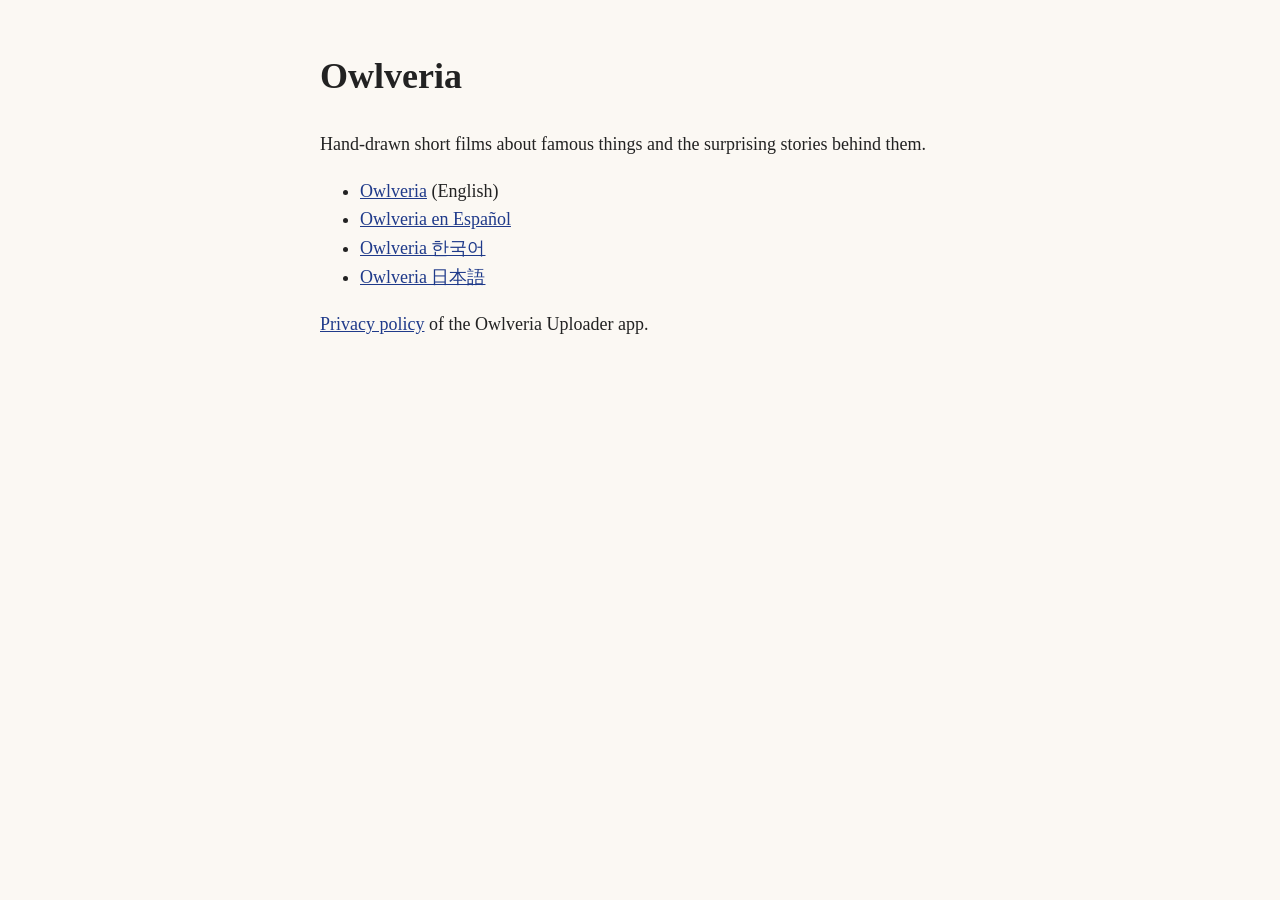
==== index.html @ 3a039dd0 "Owlveria homepage and Owlveria Uploader privacy policy Co-Authored-By: Claude Opus 5.5 <noreply@anth" ====
<!doctype html>
<html lang="en">
<head>
<meta charset="utf-8">
<meta name="viewport" content="width=device-width, initial-scale=1">
<title>Owlveria</title>
<style>
  body { font: 18px/1.6 Georgia, serif; max-width: 640px; margin: 48px auto; padding: 0 16px; color: #222; background: #fbf8f3; }
  a { color: #1f3a8a; }
</style>
</head>
<body>
<h1>Owlveria</h1>
<p>Hand-drawn short films about famous things and the surprising stories behind them.</p>
<ul>
  <li><a href="https://www.youtube.com/@Owlveria">Owlveria</a> (English)</li>
  <li><a href="https://www.youtube.com/@OwlveriaES">Owlveria en Español</a></li>
  <li><a href="https://www.youtube.com/@OwlveriaKR">Owlveria 한국어</a></li>
  <li><a href="https://www.youtube.com/@OwlveriaJP">Owlveria 日本語</a></li>
</ul>
<p><a href="privacy.html">Privacy policy</a> of the Owlveria Uploader app.</p>
</body>
</html>
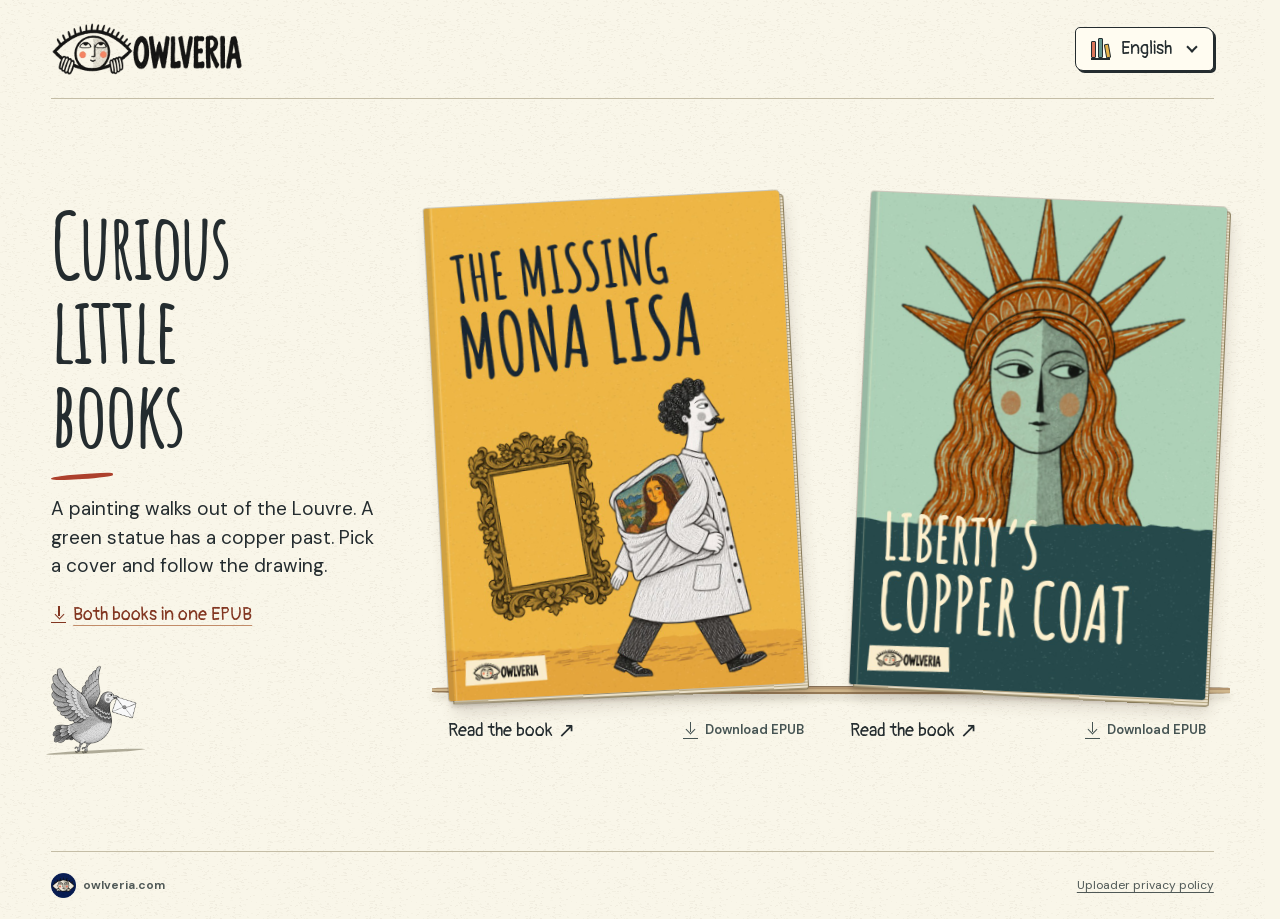
==== commit a7e08608: "Publish the seven Owlveria bookshelves with EPUB downloads" ====
--- a/index.html
+++ b/index.html
@@ -1,23 +1,77 @@
 <!doctype html>
-<html lang="en">
+<html lang="en" dir="ltr">
 <head>
-<meta charset="utf-8">
-<meta name="viewport" content="width=device-width, initial-scale=1">
-<title>Owlveria</title>
-<style>
-  body { font: 18px/1.6 Georgia, serif; max-width: 640px; margin: 48px auto; padding: 0 16px; color: #222; background: #fbf8f3; }
-  a { color: #1f3a8a; }
-</style>
+  <meta charset="utf-8">
+  <meta name="viewport" content="width=device-width, initial-scale=1">
+  <meta name="theme-color" content="#faf7eb">
+  <meta name="description" content="Choose an Owlveria book, explore its hand-drawn world, and take the illustrated EPUB with you. Every language has its own bookshelf.">
+  <link rel="canonical" href="https://owlveria.com/">
+  <link rel="icon" type="image/png" href="assets/art/mark.png">
+  <link rel="stylesheet" href="book.css">
+  <title>Owlveria · Curious little books</title>
+  <script defer src="editions.js"></script>
+  <script defer src="library.js"></script>
+  <script defer src="contours.js"></script>
+  <script defer src="diagrams.js"></script>
+  <script defer src="book.js"></script>
 </head>
 <body>
-<h1>Owlveria</h1>
-<p>Hand-drawn short films about famous things and the surprising stories behind them.</p>
-<ul>
-  <li><a href="https://www.youtube.com/@Owlveria">Owlveria</a> (English)</li>
-  <li><a href="https://www.youtube.com/@OwlveriaES">Owlveria en Español</a></li>
-  <li><a href="https://www.youtube.com/@OwlveriaKR">Owlveria 한국어</a></li>
-  <li><a href="https://www.youtube.com/@OwlveriaJP">Owlveria 日本語</a></li>
-</ul>
-<p><a href="privacy.html">Privacy policy</a> of the Owlveria Uploader app.</p>
+  <a href="#main" class="skip" id="skip">Bookshelf</a>
+  <header class="mast wrap">
+    <a class="wordmark" id="home" href="#en"><img src="assets/art/wordmark.png" alt="Owlveria" width="510" height="142"></a>
+    <button class="language-button" type="button" id="language-open" aria-haspopup="dialog" aria-controls="languages">
+      <span class="mini-books" aria-hidden="true"><i></i><i></i><i></i></span>
+      <span id="language-current">English</span><span class="chevron" aria-hidden="true"></span>
+    </button>
+  </header>
+
+  <main id="main" tabindex="-1" class="wrap">
+    <section id="library" aria-labelledby="shelf-title">
+      <div class="shelf-grid">
+        <div class="shelf-intro">
+          <h1 id="shelf-title" tabindex="-1">Curious little books</h1>
+          <p id="shelf-intro">A painting walks out of the Louvre. A green statue has a copper past. Pick a cover and follow the drawing.</p>
+          <a class="collect" id="collection-file" href="downloads/owlveria-en.epub" download>
+            <span class="download-icon" aria-hidden="true"></span><span id="collection-label">Both books in one EPUB</span>
+          </a>
+          <div class="pigeon" aria-hidden="true"><img src="assets/art/pigeon.png" alt="" width="161" height="176"></div>
+        </div>
+        <div class="books" id="books"></div>
+      </div>
+    </section>
+
+    <article id="reader" hidden aria-labelledby="story-title">
+      <nav class="reader-tools"><a id="shelf-back" href="#en" class="back-to"><span class="direction back" aria-hidden="true">↗</span><span id="back-label">Bookshelf</span></a>
+        <a id="reader-file" class="file" download><span class="download-icon" aria-hidden="true"></span><span id="reader-save">Download EPUB</span></a>
+      </nav>
+      <div class="story-spread">
+        <div class="left-leaf">
+          <header class="story-head"><p class="place" data-field="place"></p><h1 id="story-title" data-field="title" tabindex="-1"></h1></header>
+          <div class="opening-copy"><p id="lead" data-field="lead"></p><span class="vignette" data-field="spot" aria-hidden="true"></span><p data-field="context"></p></div>
+        </div>
+        <div class="weave">
+          <figure class="plate" id="illustration" data-field="figure">
+            <button id="art-action" class="art-action" data-field="art-action" type="button" aria-describedby="plate-description caption" aria-pressed="false">
+              <span id="plate-art" class="plate-art" data-field="plate" role="img"><span class="ink-drawing" data-field="drawing"></span></span>
+            </button>
+            <figcaption id="caption" data-field="caption"></figcaption>
+          </figure>
+          <p id="passage" data-field="passage" aria-live="polite" aria-atomic="true"></p><p data-field="tail"></p>
+        </div>
+        <p class="source-line" data-field="credit"><a id="source" data-field="source" target="_blank" rel="noopener"><span data-field="source-label"></span> · <span data-field="source-name"></span> <span aria-hidden="true">↗</span></a></p>
+        <div class="drawing-controls"><button class="reveal" id="reveal" data-field="reveal" type="button" aria-controls="passage illustration" aria-pressed="false"><span class="reveal-spark" aria-hidden="true">✳</span><span data-field="action"></span></button><span id="plate-description" data-field="description" class="sr"></span></div>
+      </div>
+      <div class="reader-sizing" id="reader-sizing" aria-hidden="true" inert></div>
+      <nav class="pager" id="pager"><a id="prev"><span class="direction" aria-hidden="true">←</span> <span id="prev-label"></span></a><span id="progress" dir="ltr"></span><a id="next"><span id="next-label"></span> <span class="direction" aria-hidden="true">→</span></a></nav>
+    </article>
+  </main>
+
+  <footer class="wrap colophon"><a href="#en" id="footer-home"><img src="assets/art/mark.png" width="32" height="32" alt=""><span dir="ltr">owlveria.com</span></a><a href="privacy.html" id="privacy">Uploader privacy policy</a></footer>
+
+  <template id="mona-plate"><span class="framed"><img class="portrait" src="assets/art/mona.png" alt=""><img class="frame" src="assets/art/frame.png" alt=""></span></template>
+  <dialog id="languages" aria-labelledby="languages-title">
+    <div class="picker-heading"><h2 id="languages-title">Choose a shelf</h2><button id="language-close" type="button" autofocus aria-label="Close">×</button></div>
+    <div id="language-options"></div>
+  </dialog>
 </body>
 </html>
--- a/book.css
+++ b/book.css
@@ -0,0 +1,216 @@
+@font-face{font-family:Letter;src:url("assets/fonts/letter.woff") format("woff");font-weight:700;font-display:swap}
+@font-face{font-family:Pencil;src:url("assets/fonts/pencil.woff") format("woff");font-display:swap}
+@font-face{font-family:Yusei;src:url("assets/fonts/ja.woff") format("woff");font-display:swap}
+@font-face{font-family:Gaegu;src:url("assets/fonts/ko.woff") format("woff");font-weight:700;font-display:swap}
+@font-face{font-family:Marhey;src:url("assets/fonts/ar.woff") format("woff");font-display:swap}
+@font-face{font-family:DM Sans;src:url("assets/fonts/sans.woff2") format("woff2");font-weight:400 700;font-display:swap}
+@font-face{font-family:DM Sans;src:url("assets/fonts/sans-ext.woff2") format("woff2");font-weight:400 700;font-display:swap;unicode-range:U+0100-024F}
+:root{
+  color-scheme:light;scrollbar-gutter:stable;--paper:#f9f6e9;--ink:#242c2f;--muted:#505957;--rule:#c4bda6;
+  --accent:#ad402c;--gold:#e7b54d;--edition:var(--gold);--display:Letter,"Arial Narrow",sans-serif;
+  --pencil:Pencil,"Trebuchet MS",sans-serif;--body:"DM Sans",system-ui,sans-serif;
+}
+:lang(ja){--display:Yusei,"Hiragino Maru Gothic ProN",sans-serif;--pencil:Yusei,sans-serif}
+:lang(ko){--display:Gaegu,"Apple SD Gothic Neo",sans-serif;--pencil:Gaegu,sans-serif}
+:lang(ar){--display:Marhey,Tahoma,sans-serif;--pencil:Marhey,Tahoma,sans-serif}
+*,*::before,*::after{box-sizing:border-box}
+[hidden]{display:none!important}
+body{margin:0;color:var(--ink);background-color:var(--paper);background-image:url("assets/art/paper.png");font:16px/1.5 var(--body);min-height:100vh;-webkit-font-smoothing:antialiased}
+button{font:inherit;color:inherit;cursor:pointer} a{color:inherit;text-decoration:none}
+button,a{-webkit-tap-highlight-color:transparent} button:focus-visible,a:focus-visible{outline:3px solid #22717d;outline-offset:5px}
+h1:focus,main:focus{outline:0}
+.sr,.skip:not(:focus){position:absolute;width:1px;height:1px;overflow:hidden;clip-path:inset(50%);white-space:nowrap}
+.skip:focus{position:fixed;z-index:8;top:10px;inset-inline-start:12px;background:white;padding:8px 16px}
+.wrap{width:min(1280px,calc(100% - clamp(34px,8vw,140px)));margin-inline:auto}
+.mast,.colophon,.reader-tools,.pager,.book-actions,.picker-heading{display:flex;align-items:center;justify-content:space-between;gap:14px}
+.mast{height:99px;position:relative;border-bottom:1px solid var(--rule)}
+.wordmark{display:inline-flex}.wordmark img{width:clamp(146px,15vw,205px);height:auto;mix-blend-mode:multiply}
+.language-button{display:inline-flex;align-items:center;gap:11px;min-height:44px;background:#fffcf1;border:1.7px solid var(--ink);border-radius:5px 9px 5px 8px;padding:6px 15px;font:18px/1.25 var(--pencil);box-shadow:2px 2px 0 var(--ink)}
+.language-button:hover{background:#fff0c5}.chevron{width:8px;height:8px;border-inline-end:2px solid;border-bottom:2px solid;transform:translateY(-2px) rotate(45deg);margin-inline:5px 2px}
+[dir=rtl] .chevron{transform:translateY(-2px) rotate(-45deg)}
+.mini-books{display:flex;gap:2px;align-items:flex-end;height:21px;border-bottom:2px solid var(--ink);direction:ltr}
+.mini-books i{height:17px;width:5px;background:#db755a;border:1px solid var(--ink);border-radius:1px}
+.mini-books i:nth-child(2){height:20px;background:#659890}.mini-books i:nth-child(3){height:14px;background:var(--gold);transform:rotate(-10deg)}
+.shelf-grid{display:grid;grid-template-columns:minmax(210px,.87fr) minmax(0,2fr);align-items:center;gap:clamp(24px,4.4vw,76px);padding-block:clamp(55px,7.7vw,124px) clamp(55px,7.2vw,96px)}
+.shelf-intro{align-self:center;position:relative;padding-block:5px}
+h1,h2,p,figure{margin:0}
+#shelf-title,.story-head h1,.picker-heading h2{font:700 clamp(76px,7vw,115px)/.94 var(--display);letter-spacing:-.024em;text-wrap:balance}
+#shelf-title{max-width:8.5ch;position:relative;padding-bottom:16px}
+#shelf-title::after{content:"";display:block;width:62px;height:5px;margin-top:19px;border-radius:60% 20% 50% 30%;background:var(--accent);transform:rotate(-3deg)}
+.shelf-intro > p{font:19px/1.5 var(--body);max-width:31ch}
+.collect,.file,.read,.back-to,.pager a{display:inline-flex;align-items:center;gap:7px}
+.collect{margin-top:22px;color:#823621;font:18px/1.32 var(--pencil);text-decoration:underline;text-underline-offset:5px;text-decoration-thickness:1px;text-decoration-color:#c28c69}
+.collect:hover,.file:hover,.read:hover,.back-to:hover,.pager a:hover,.source-line a:hover{color:var(--accent)}
+.download-icon{position:relative;display:inline-block;flex:0 0 15px;width:15px;height:17px;border-bottom:1.6px solid currentColor}
+.download-icon::before{position:absolute;content:"";width:1.5px;height:10px;background:currentColor;left:7px;top:0}
+.download-icon::after{position:absolute;content:"";width:7px;height:7px;border-right:1.5px solid;border-bottom:1.5px solid;transform:rotate(45deg);left:4.4px;top:4.5px}
+.pigeon{width:94px;margin-top:36px;position:relative;transform:rotate(-3deg)}
+.pigeon img{display:block;width:86px;height:auto;mix-blend-mode:multiply}
+.pigeon::after{content:"";position:absolute;bottom:0;left:-7px;height:3px;width:99px;background:#70695288;border-radius:50%}
+.books{display:grid;grid-template-columns:repeat(2,minmax(0,1fr));gap:clamp(22px,3.6vw,59px);align-items:end;position:relative;padding-inline:5px 8px}
+.books::before{content:"";position:absolute;bottom:63px;inset-inline:-11px -16px;height:8px;background:linear-gradient(#806950 0 15%,#b49670 18% 41%,#cfb68c 45% 72%,#957955 76%);border-radius:37% 18% 22% 18%;transform:rotate(.1deg);box-shadow:0 6px 6px #52473023}
+.book{min-width:0;position:relative}
+.book-cover{display:block;position:relative;width:100%;aspect-ratio:13/18;isolation:isolate;border-radius:2px 4px 3px 2px;transform:rotate(-3deg);transform-origin:50% 96%;box-shadow:2px 6px 4px #34261d30,5px 13px 15px #4e3c2c28;transition:transform .18s ease}
+.book:nth-child(even) .book-cover{transform:rotate(2.6deg)}
+.book-cover::before{content:"";position:absolute;z-index:-1;inset:2px -4px -5px 4px;transform:skewY(.6deg);background:repeating-linear-gradient(0deg,#b9ab86 0 1px,#e9dfc8 1px 3px);border:1px solid #887b5a;border-radius:2px 4px 3px 0}
+.book-actions{flex-wrap:wrap;align-content:center;justify-content:space-between;column-gap:8px;row-gap:1px;min-height:66px;padding-top:12px;font-size:13px}
+.read{font:18px/1.2 var(--pencil);gap:5px}.direction{font:1.16em/1 system-ui,sans-serif;display:inline-block}
+.file{font:600 13px/1.3 var(--body);min-height:35px;color:#465453}
+.colophon{min-height:68px;border-top:1px solid var(--rule);font-size:12px;color:var(--muted)}
+.colophon a:first-child{display:inline-flex;align-items:center;gap:7px;font-weight:650}
+.colophon img{width:25px;height:auto;mix-blend-mode:multiply}.colophon a:last-child{text-decoration:underline;text-underline-offset:3px}
+#languages{width:min(540px,calc(100% - 32px));max-height:calc(100dvh - 32px);padding:clamp(17px,3vw,31px);border:2px solid var(--ink);border-radius:8px 12px 9px 5px;background:var(--paper) url("assets/art/paper.png");color:var(--ink);box-shadow:5px 7px 0 #202d30;overflow:auto}
+#languages::backdrop{background:#28333480}
+.picker-heading{margin-bottom:19px}.picker-heading h2{font-size:clamp(38px,4.2vw,55px)}
+#language-close{width:40px;height:40px;flex:none;display:grid;place-content:center;border:1.5px solid;border-radius:50% 45% 51% 42%;background:#fffbed;font:28px/1 var(--body)}
+#language-options{display:grid;grid-template-columns:repeat(2,minmax(0,1fr));gap:10px}
+.language-choice{position:relative;min-width:0;min-height:62px;display:flex;align-items:center;gap:11px;border:1px solid #807762;border-inline-start:5px solid var(--ribbon);border-radius:2px 5px 5px 2px;background:#fffbef;padding:5px 9px;box-shadow:0 2px 0 #aa9d7b56}
+.language-choice:hover,.language-choice[aria-current]{background:#f4e7c2;border-color:#504a3d}
+.language-choice img{display:block;flex:none;width:32px;height:44px;object-fit:cover;transform:rotate(-4deg);box-shadow:1px 2px 0 #675d4e}
+.native{font:24px/1.1 var(--pencil)}.native:lang(ja),.native:lang(ar){font-size:19px}.selected{margin-inline-start:auto;font:bold 19px/1 system-ui}
+#reader{position:relative;padding-bottom:22px}
+.reader-tools{padding:18px 3px}
+.back-to,.pager a{font:20px/1.25 var(--pencil)}.back-to .back{transform:rotate(-135deg)}
+.reader-sizing{position:absolute;top:0;inset-inline:0;visibility:hidden;pointer-events:none;z-index:-1;height:0;overflow:hidden}
+.pager{min-height:67px;margin-top:10px}.pager a{min-height:42px}.pager > span{inline-size:7ch;text-align:center;font-variant-numeric:tabular-nums;font:17px var(--pencil);color:var(--muted)}
+[dir=rtl] .direction{scale:-1 1}
+:lang(ja)#shelf-title,:lang(ko)#shelf-title,:lang(ar)#shelf-title{font-size:clamp(54px,5.3vw,87px);line-height:1.17}
+:lang(ja) .story-head h1,:lang(ko) .story-head h1,:lang(ar) .story-head h1{font-size:clamp(38px,3.8vw,61px);line-height:1.25}
+:lang(ar) .read,:lang(ar) .collect,:lang(ar) .back-to,:lang(ar) .reveal,:lang(ar) .pager a,:lang(ar) .place,:lang(ar) figcaption{font-size:15px;line-height:1.8}
+:lang(ja) .read,:lang(ja) .collect,:lang(ja) .pager a{font-size:16px}
+@media(min-width:1500px){.shelf-grid{padding-block:105px 100px}}
+@media(max-width:1000px) and (min-width:761px){.wrap{width:calc(100% - 58px)}.shelf-grid{grid-template-columns:minmax(170px,.77fr) minmax(0,2fr);gap:28px}.books{gap:26px}#shelf-title{font-size:77px}.shelf-intro > p{font-size:16px}.collect{font-size:16px}.pigeon{margin-top:22px}.book-actions{align-items:flex-start;flex-direction:column;justify-content:center}.books::before{bottom:64px}}
+@media(max-width:760px){
+  .wrap{width:calc(100% - 38px)}.mast{height:69px}.wordmark img{width:142px}.language-button{font-size:15px;padding:5px 10px;gap:7px;box-shadow:1.5px 2px 0 var(--ink)}
+  .shelf-grid{display:block;padding:31px 0 26px}.shelf-intro{padding:0;margin-bottom:34px}
+  #shelf-title{font-size:clamp(54px,10.5vw,78px);max-width:none;padding-bottom:9px}
+  #shelf-title::after{display:none}.shelf-intro>p{font-size:16px;line-height:1.47;max-width:53ch}
+  .collect{margin-top:12px;min-height:31px;font-size:16px}.pigeon{display:none}
+  .books{gap:clamp(15px,5vw,36px);padding-inline:2px 4px;margin-inline:3px}.books::before{inset-inline:-5px -5px;bottom:70px}
+  .book-actions{min-height:73px;align-items:flex-start;flex-direction:column;justify-content:center;gap:1px;padding-top:12px}
+  .book-actions .file{min-height:29px;font-size:12px}.book-actions .read{min-height:28px;font-size:16px}
+  .colophon{min-height:56px;font-size:11px}.colophon img{width:20px}
+  :lang(ja)#shelf-title,:lang(ko)#shelf-title,:lang(ar)#shelf-title{font-size:clamp(39px,8vw,59px)}
+  .reader-tools{padding:11px 0}.reader-tools .file{font-size:12px}.back-to,.pager a{font-size:17px}
+}
+@media(max-width:370px){.wrap{width:calc(100% - 26px)}.shelf-intro{margin-bottom:26px}.book-actions .file{font-size:11px}.book-actions .read{font-size:15px}#language-options{gap:7px}.language-choice{padding:4px 6px;gap:5px}.language-choice img{width:24px;height:34px}.native{font-size:19px}.native:lang(ja),.native:lang(ar){font-size:16px}}
+@media(prefers-reduced-motion:reduce){*,*::before,*::after{transition:none!important;scroll-behavior:auto!important}}
+
+.pager{display:grid;grid-template-columns:minmax(0,1fr) auto minmax(0,1fr)}
+.pager a:first-child{justify-self:start}.pager a:last-child{justify-self:end}
+
+/* The bound cover opens over typeset content from the first leaf. */
+.book-cover{perspective:1800px;perspective-origin:50% 100%}
+.jacket-front,.jacket-glimpse{position:absolute;inset:0;display:block;border-radius:inherit;pointer-events:none}
+.jacket-front{z-index:1;transform-origin:left center;transition:transform .57s cubic-bezier(.19,.67,.28,1),box-shadow .57s;backface-visibility:hidden}
+[dir=rtl] .jacket-front{transform-origin:right center}
+.jacket-front>img{display:block;width:100%;height:100%;border-radius:inherit;outline:1px solid #29241c35}
+.jacket-glimpse{overflow:hidden;background:#fffae9 url("assets/art/paper.png");padding:11% 10%;color:#353a36;box-shadow:inset 6px 0 12px #8778593b}
+.glimpse-title,.glimpse-lines{display:block}.glimpse-title{font:700 clamp(25px,3vw,48px)/1.05 var(--display)}.glimpse-title em{color:#8c4c33;font-style:normal}
+.glimpse-lines{font:13px/1.55 var(--body);margin-top:9%}.jacket-glimpse img{position:absolute;inset-inline-end:2%;bottom:9%;width:35%;max-height:38%;object-fit:contain;mix-blend-mode:multiply}
+@media(hover:hover) and (pointer:fine) and (prefers-reduced-motion:no-preference){
+  .book-cover:hover .jacket-front{transform:rotateY(-43deg);box-shadow:8px 4px 12px #4838204d}
+  [dir=rtl] .book-cover:hover .jacket-front{transform:rotateY(43deg)}
+}
+@media(prefers-reduced-motion:no-preference){
+  .book-cover:focus-visible .jacket-front{transform:rotateY(-43deg)}[dir=rtl] .book-cover:focus-visible .jacket-front{transform:rotateY(43deg)}
+}
+
+/* Each leaf has a real text flow. Both the large plate and the small cutout
+   occupy space inside that flow, with a shaped edge for the typesetter. */
+.story-spread{
+  position:relative;display:grid;align-items:start;grid-template-columns:minmax(0,1fr) minmax(0,1fr);
+  grid-template-areas:"left words" "credit action";grid-template-rows:1fr auto;
+  gap:22px clamp(44px,6.2vw,95px);padding:clamp(30px,3.4vw,51px) clamp(26px,3.8vw,61px);
+  border:2px solid #313834;border-radius:7px 13px 13px 7px;
+  background:linear-gradient(90deg,transparent 48%,#80735419 49.7%,#7e725c3b 50%,#f1e8d287 50.4%,transparent 52%),#fffbef url("assets/art/paper.png");
+  box-shadow:2px 4px 0 #dfd3b4,2px 5px 0 #69684e,3px 7px 0 #e4d4ae,3px 9px 0 #4f6c64;
+}
+#reader > .story-spread{min-block-size:var(--turn-size,0px)}
+#reader > .story-spread{cursor:pointer}
+/* The incoming spread is already visible underneath the outgoing leaf. */
+@media(prefers-reduced-motion:no-preference){
+  html[data-turn]{view-transition-name:none;--turn-clip:inset(0 0 0 50%);--turn-angle:-88deg;--turn-hinge:50%}
+  html[data-turn=left]{--turn-clip:inset(0 50% 0 0);--turn-angle:88deg}
+  html[data-turn] #reader > .story-spread{view-transition-name:open-book}
+  html[data-turn]::view-transition{pointer-events:none}
+  ::view-transition-group(open-book){animation:none}
+  ::view-transition-image-pair(open-book){isolation:isolate}
+  ::view-transition-new(open-book){animation:none;mix-blend-mode:normal;z-index:0}
+  ::view-transition-old(open-book){mix-blend-mode:normal;z-index:1;clip-path:var(--turn-clip);transform-origin:var(--turn-hinge) 50%;animation:turn-leaf .38s cubic-bezier(.36,.04,.71,.82) both}
+  @keyframes turn-leaf{from{transform:perspective(1700px) rotateY(0)}to{transform:perspective(1700px) rotateY(var(--turn-angle));filter:brightness(.86)}}
+  @media(max-width:700px){
+    html[data-turn=right]{--turn-clip:inset(0);--turn-hinge:0%}
+    html[data-turn=left]{--turn-clip:inset(0);--turn-hinge:100%}
+  }
+}
+.left-leaf{grid-area:left;min-width:0}
+.place{font:16px/1.35 var(--pencil);color:#7e452d;margin:0 0 9px}
+.story-head h1{font-size:clamp(45px,4.8vw,74px);line-height:1.01}
+.story-head em{color:#925032;font-style:normal}
+.opening-copy,.weave{display:flow-root;font:clamp(16px,1.3vw,19px)/1.57 var(--body);overflow-wrap:break-word}
+.opening-copy{margin-top:18px}
+.opening-copy p+p,.opening-copy [data-field=context],.weave p+p{margin-top:.77em}
+.vignette{float:left;float:inline-start;display:block;width:clamp(65px,7.2vw,106px);height:clamp(74px,7.8vw,113px);margin:.65em .68em .2em 0;margin-inline:0 .68em;shape-outside:ellipse(49% 49% at 48% 52%);shape-margin:5px}
+.vignette img{width:100%;height:100%;object-fit:contain;mix-blend-mode:multiply;transform-origin:50% 85%}
+.weave{grid-area:words;min-width:0;align-self:start;padding-top:6px}
+.plate{float:right;float:inline-end;width:51%;margin:0 0 7px 13px;margin-inline:13px 0;
+  shape-outside:polygon(17% 0,88% 0,100% 15%,100% 100%,0 100%,0 84%,6% 67%,7% 35%);shape-margin:4px}
+[dir=rtl] .plate{float:left;float:inline-end;shape-outside:polygon(12% 0,83% 0,93% 35%,94% 67%,100% 84%,100% 100%,0 100%,0 15%)}
+[dir=rtl] .vignette{float:right;float:inline-start}
+.art-action{display:block;width:100%;padding:0;border:0;background:transparent;color:inherit}
+.plate-art{display:block;position:relative;width:100%;height:clamp(145px,15.5vw,224px)}
+.ink-drawing{position:absolute;inset:0;display:grid;place-items:center;grid-template:minmax(0,1fr)/minmax(0,1fr);transform-origin:50% 65%}
+.ink-drawing>img,.ink-drawing>canvas{position:absolute;inset:0;width:100%;height:100%;object-fit:contain;mix-blend-mode:multiply}
+.plate{mix-blend-mode:multiply}
+.framed{display:block;position:relative;height:100%;max-width:100%;aspect-ratio:2/3}
+.framed img{position:absolute;display:block}.framed .portrait{inset:16.5% 15.5% 16%;width:69%;height:67.5%;object-fit:cover}.framed .frame{inset:0;width:100%;height:100%;mix-blend-mode:multiply}
+.plate figcaption{margin:6px 2px 0;text-align:center;font:15px/1.35 var(--pencil);color:#625347}
+.source-line{grid-area:credit;align-self:end;display:flex;align-items:flex-end;font:13px/1.45 var(--body);color:var(--muted);margin:0}
+.source-line a{text-decoration:underline;text-underline-offset:3px}
+.drawing-controls{grid-area:action;align-self:end}
+.reveal{display:inline-flex;align-items:center;justify-content:center;gap:9px;max-width:100%;padding:8px 13px;border:1.7px solid var(--ink);background:#f2cc76;border-radius:4px 7px 2px 6px;box-shadow:2px 2px 0 var(--ink);font:18px/1.3 var(--pencil)}
+.reveal:hover{background:#f8d997}.reveal-spark{font:22px/1 system-ui,sans-serif}
+#reader .reveal{min-inline-size:min(100%,var(--turn-action-width,0px));min-block-size:var(--turn-action,0px)}
+#reader .plate figcaption{min-block-size:var(--turn-caption,0px)}
+#reader .source-line{min-block-size:var(--turn-credit,0px)}
+#reader .reader-sizing.measuring :is(.reveal,.source-line,figcaption,.left-leaf){min-block-size:0;min-inline-size:0}
+:lang(ja) :is(.opening-copy,.weave),:lang(ko) :is(.opening-copy,.weave),:lang(ar) :is(.opening-copy,.weave){line-height:1.72}
+:lang(ko) :is(.opening-copy,.weave){word-break:keep-all;overflow-wrap:anywhere}
+
+@media(max-width:840px){
+  .story-spread{padding:26px clamp(18px,4.1vw,35px);gap:16px 34px}
+  .story-head h1{font-size:44px}
+  .vignette{width:67px;height:75px}.plate-art{height:clamp(120px,18vw,147px)}.plate figcaption{font-size:13px}
+}
+@media(max-width:700px){
+  .story-spread{grid-template-columns:minmax(0,1fr);grid-template-areas:"left" "words" "action" "credit";grid-template-rows:auto 1fr auto auto;background:#fffbef url("assets/art/paper.png");padding:22px clamp(16px,4.5vw,26px);gap:14px}
+  #reader .left-leaf{min-block-size:var(--turn-left,0px)}
+  .story-head h1{font-size:clamp(38px,7.4vw,54px)}
+  .place{font-size:14px;margin-block-end:6px}.opening-copy{margin-top:12px}
+  .opening-copy,.weave{font-size:16px;line-height:1.53}.weave{padding:0}
+  .plate{width:46%;margin-inline:9px 0;shape-margin:3px}.plate-art{height:clamp(127px,33vw,175px)}
+  .source-line{font-size:12px}.reveal{font-size:16px}
+  :lang(ja) .story-head h1,:lang(ko) .story-head h1,:lang(ar) .story-head h1{font-size:clamp(28px,6.9vw,42px)}
+  .pager{margin:9px 0 0;min-height:58px}#reader{padding-bottom:9px}
+}
+@keyframes paper-swing{0%,100%{transform:rotate(0)}28%{transform:rotate(-4deg)}65%{transform:rotate(2deg)}}
+@keyframes paper-step{0%,100%{transform:none}35%{transform:translate(5px,-3px) rotate(-1deg)}70%{transform:translate(8px,0) rotate(1deg)}}
+@keyframes water-roll{0%,100%{transform:none}35%{transform:translate(-3px,-3px) rotate(-3deg)}72%{transform:translate(3px,1px) rotate(2deg)}}
+@keyframes wave-curl{0%,100%{transform:none}50%{transform:translate(-3px,-3px) scale(1.055) rotate(-1.6deg)}}
+@keyframes ink-closeup{0%,100%{transform:scale(1)}48%{transform:scale(1.075)}}
+@keyframes pearl-light{0%,100%{filter:brightness(1);transform:none}50%{filter:brightness(1.12);transform:scale(1.06)}}
+.plate[data-motion=hang]{--gesture:paper-swing}.plate[data-motion=hang] .ink-drawing{transform-origin:50% 7%}
+.plate[data-motion=walk]{--gesture:paper-step}.plate[data-motion=sail]{--gesture:water-roll}.plate[data-motion=swell]{--gesture:wave-curl}
+.plate[data-motion=inspect]{--gesture:ink-closeup}.plate[data-motion=shine]{--gesture:pearl-light}
+@media(hover:hover) and (pointer:fine) and (prefers-reduced-motion:no-preference){
+  .art-action:hover .ink-drawing{animation:var(--gesture,none) .88s ease-in-out 1}
+  .vignette:hover img{animation:paper-swing .7s ease-in-out 1}
+}
+@media(prefers-reduced-motion:no-preference){.art-action:focus-visible .ink-drawing{animation:var(--gesture,none) .88s ease-in-out 1}}
+/* Small printed initials belong to the Latin-script editions. */
+@media(min-width:701px){
+  html:is(:lang(en),:lang(es),:lang(tr),:lang(id)) .opening-copy>p:first-child::first-letter{
+    float:left;font:700 3.05em/.88 var(--display);color:#995238;margin:.03em .12em 0 0
+  }
+}
